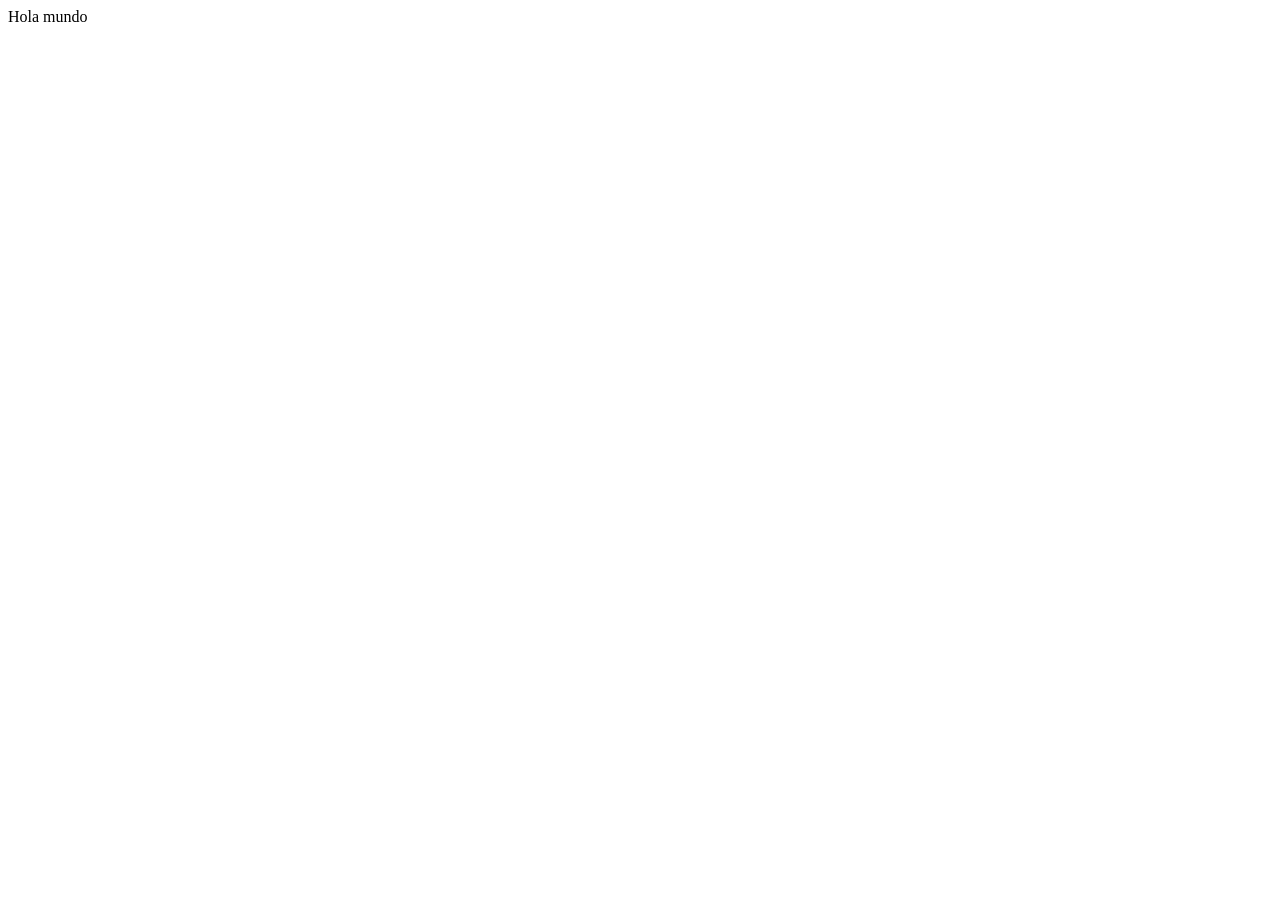
==== src/main/resources/templates/index.html @ 934bd867 "Commit donde se agregó Categorias" ====
<!DOCTYPE html>
<!--
Click nbfs://nbhost/SystemFileSystem/Templates/Licenses/license-default.txt to change this license
Click nbfs://nbhost/SystemFileSystem/Templates/Other/html.html to edit this template
-->
<html>
    <head>
        <title>RestoControl</title>
        <meta charset="UTF-8">
        <meta name="viewport" content="width=device-width, initial-scale=1.0">
    </head>
    <body>
        <div>Hola mundo</div>
    </body>
</html>
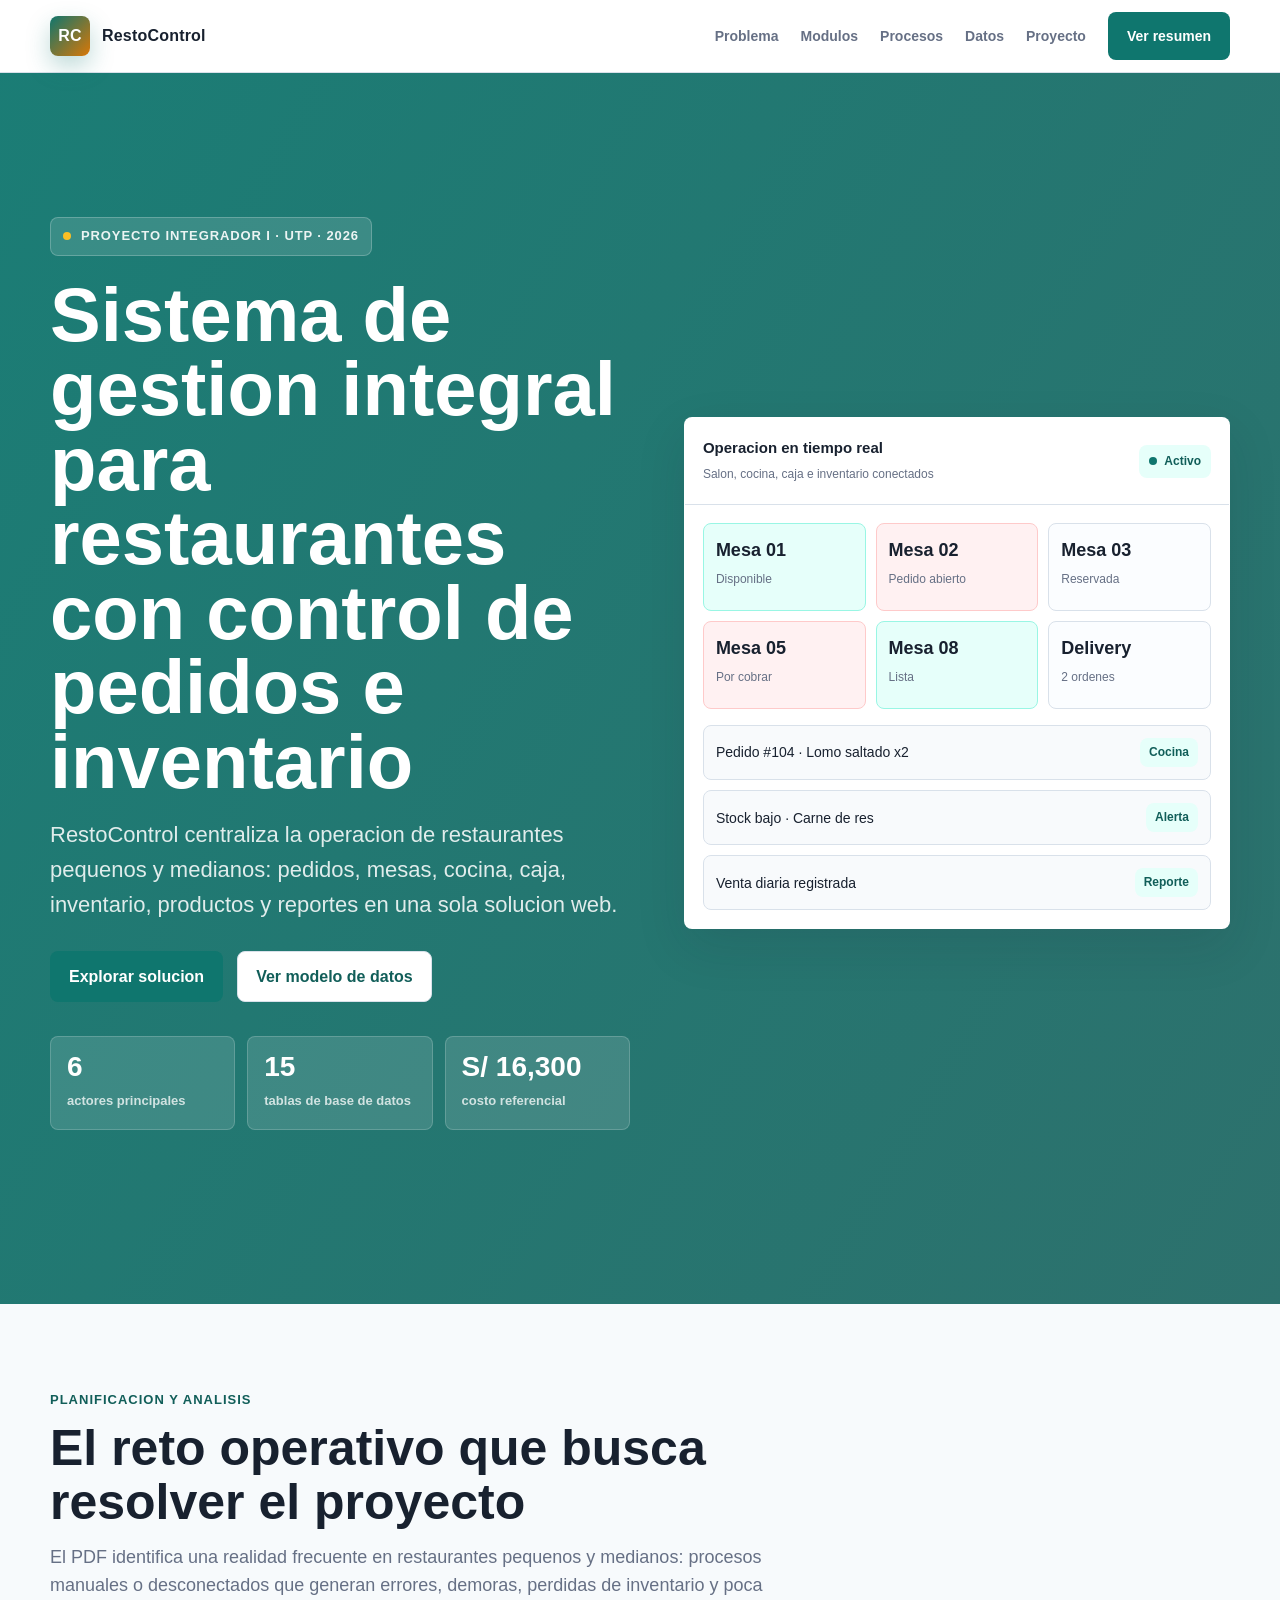
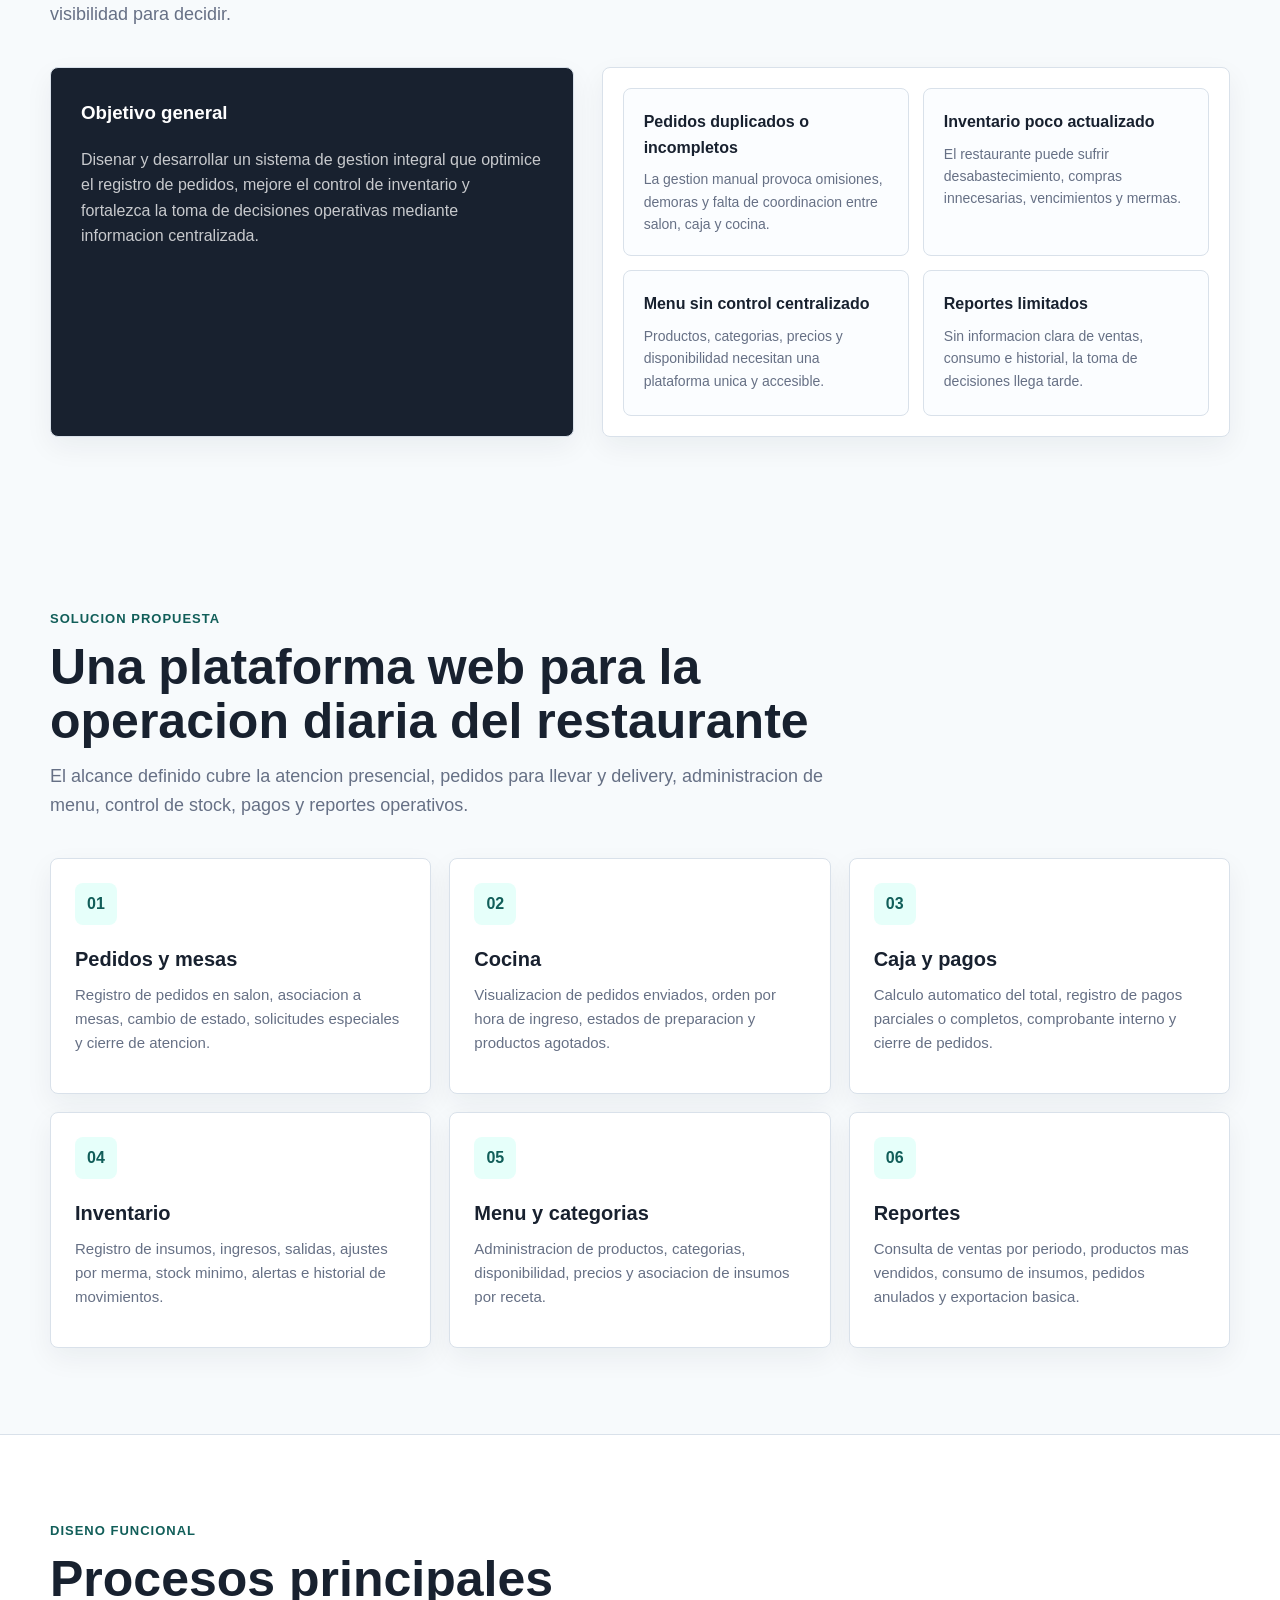
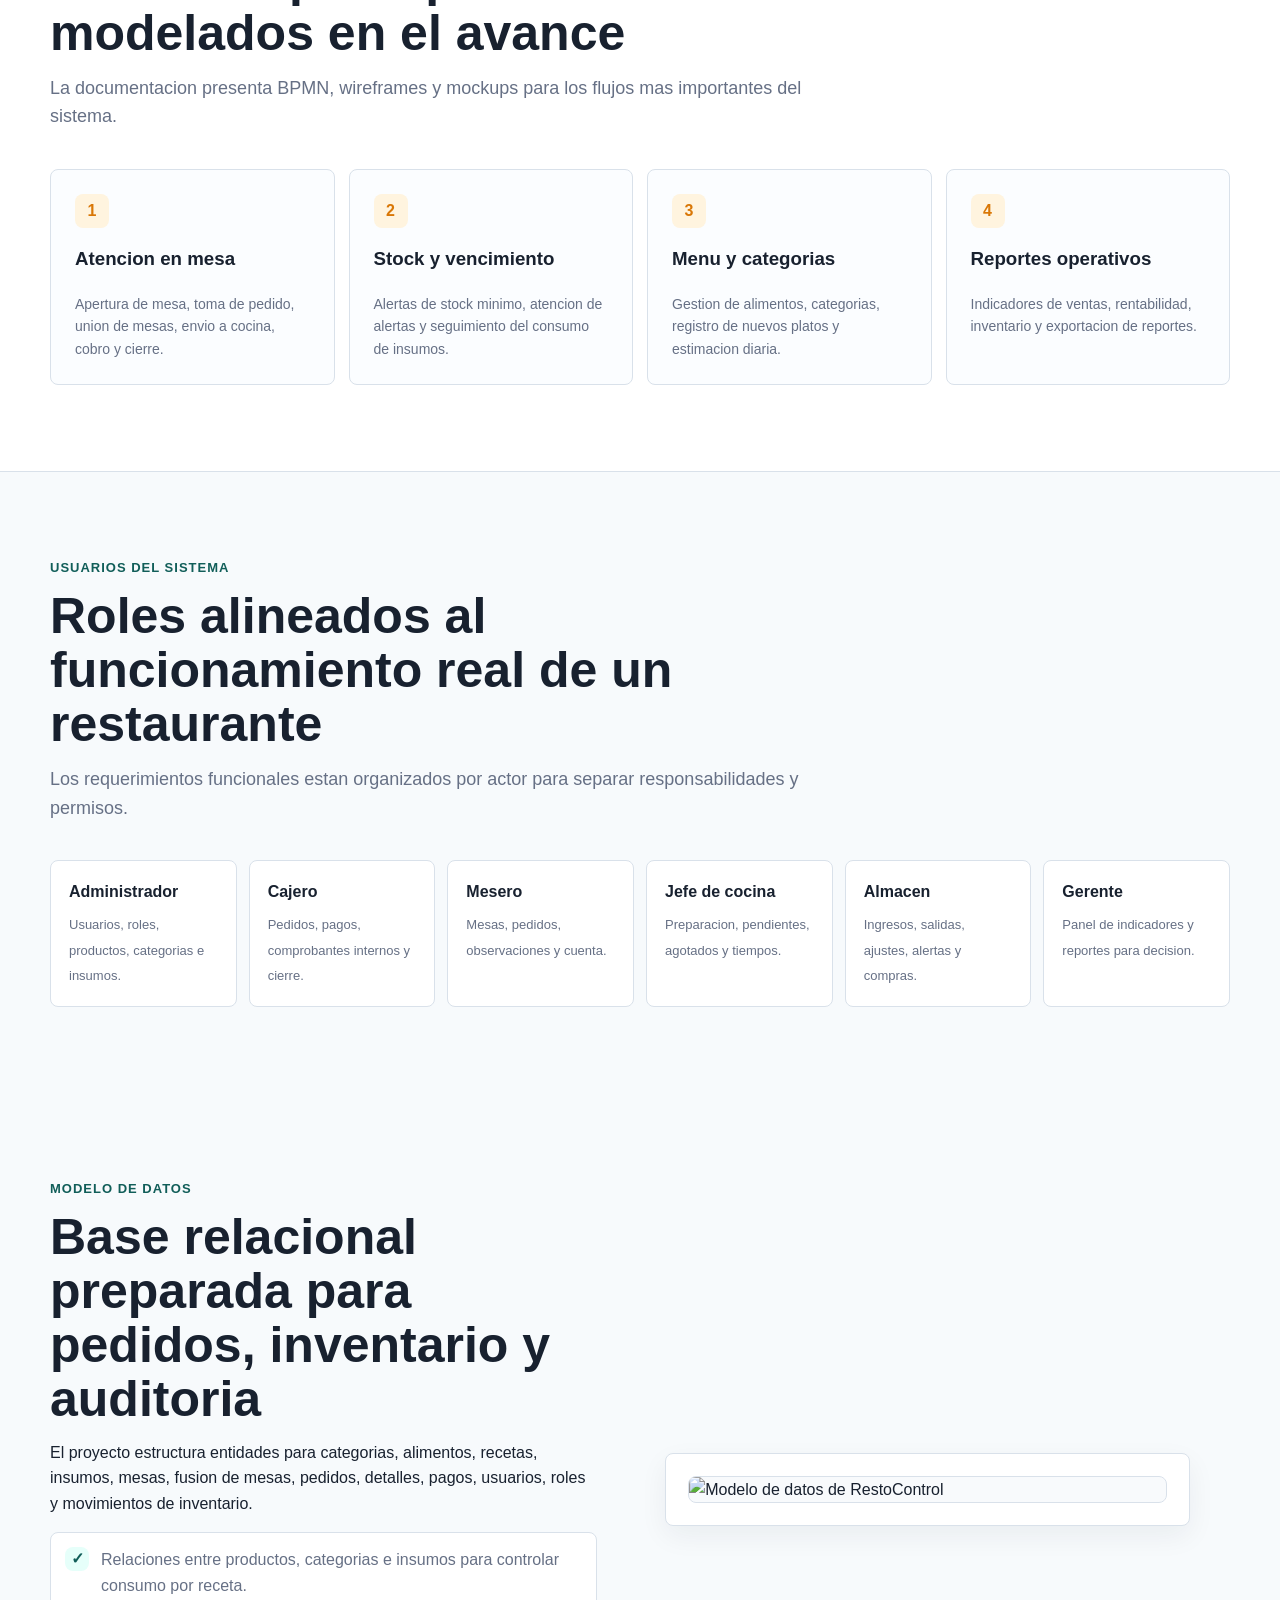
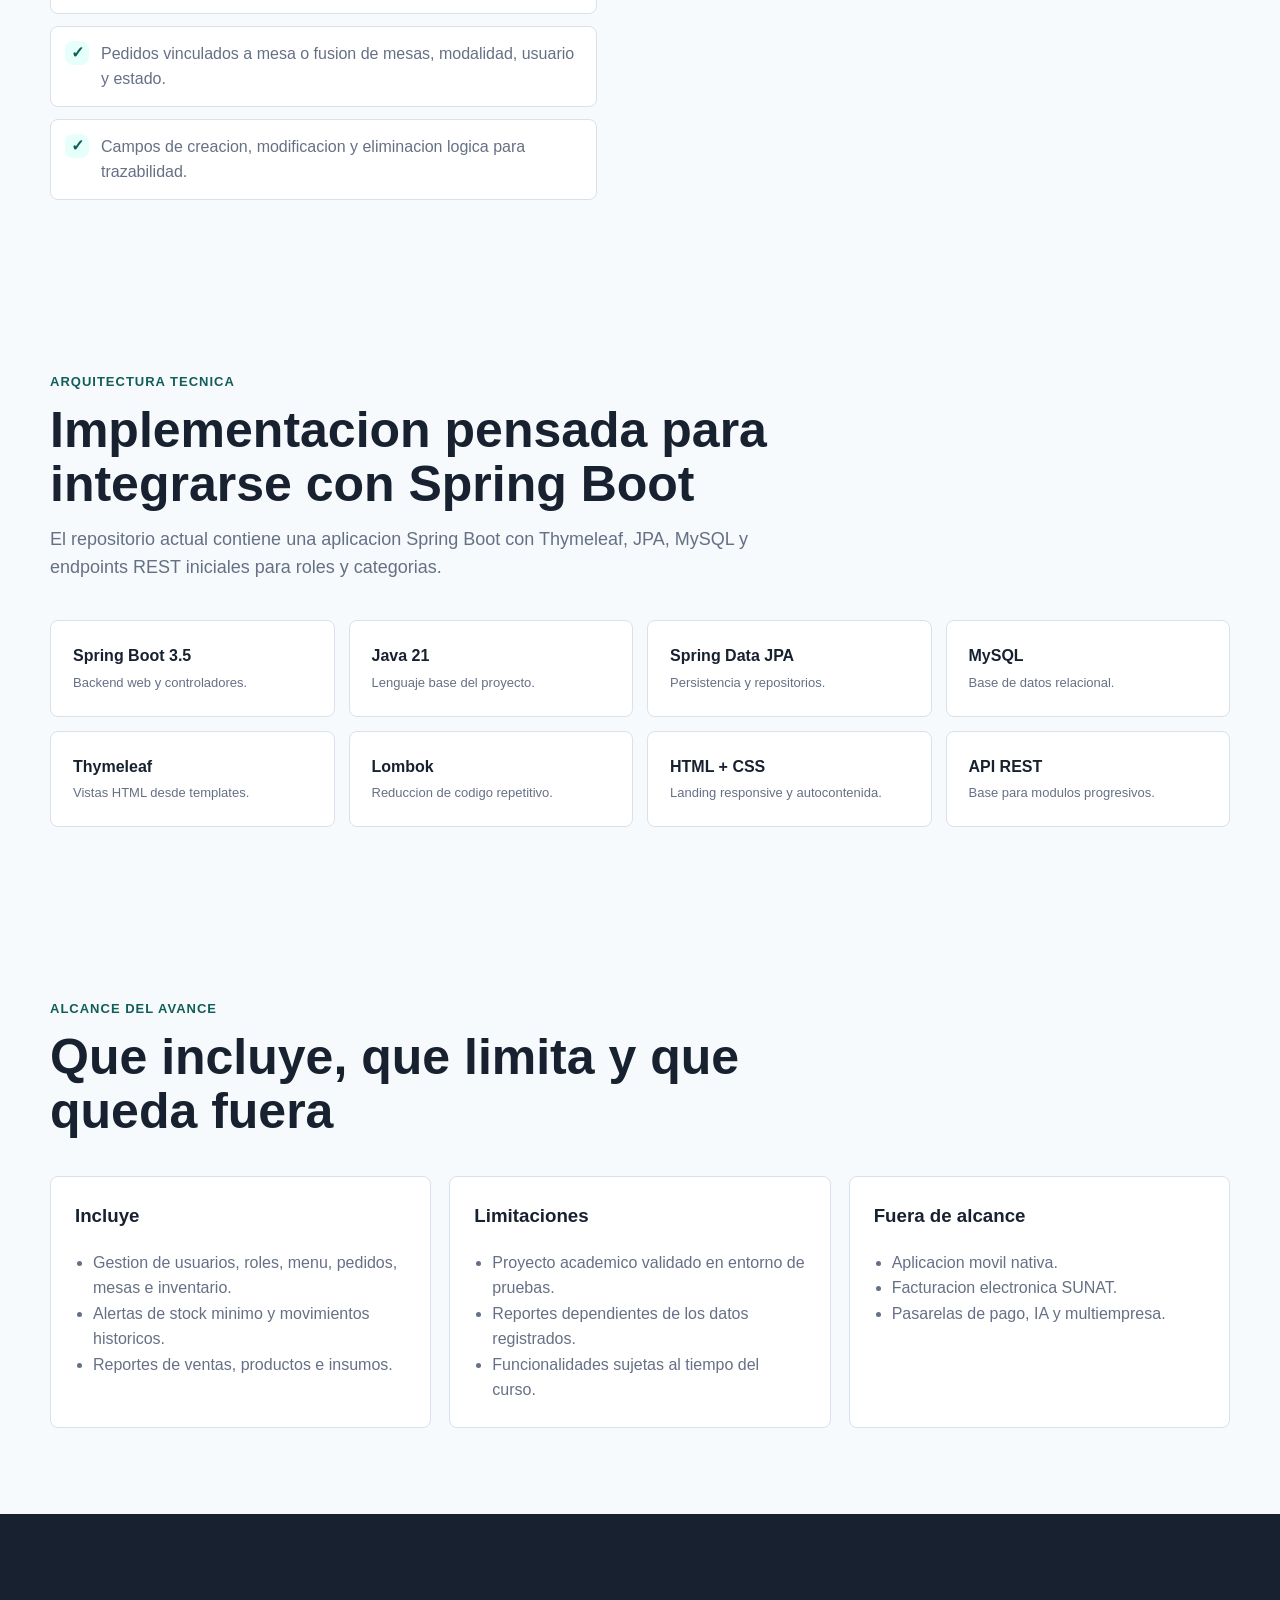
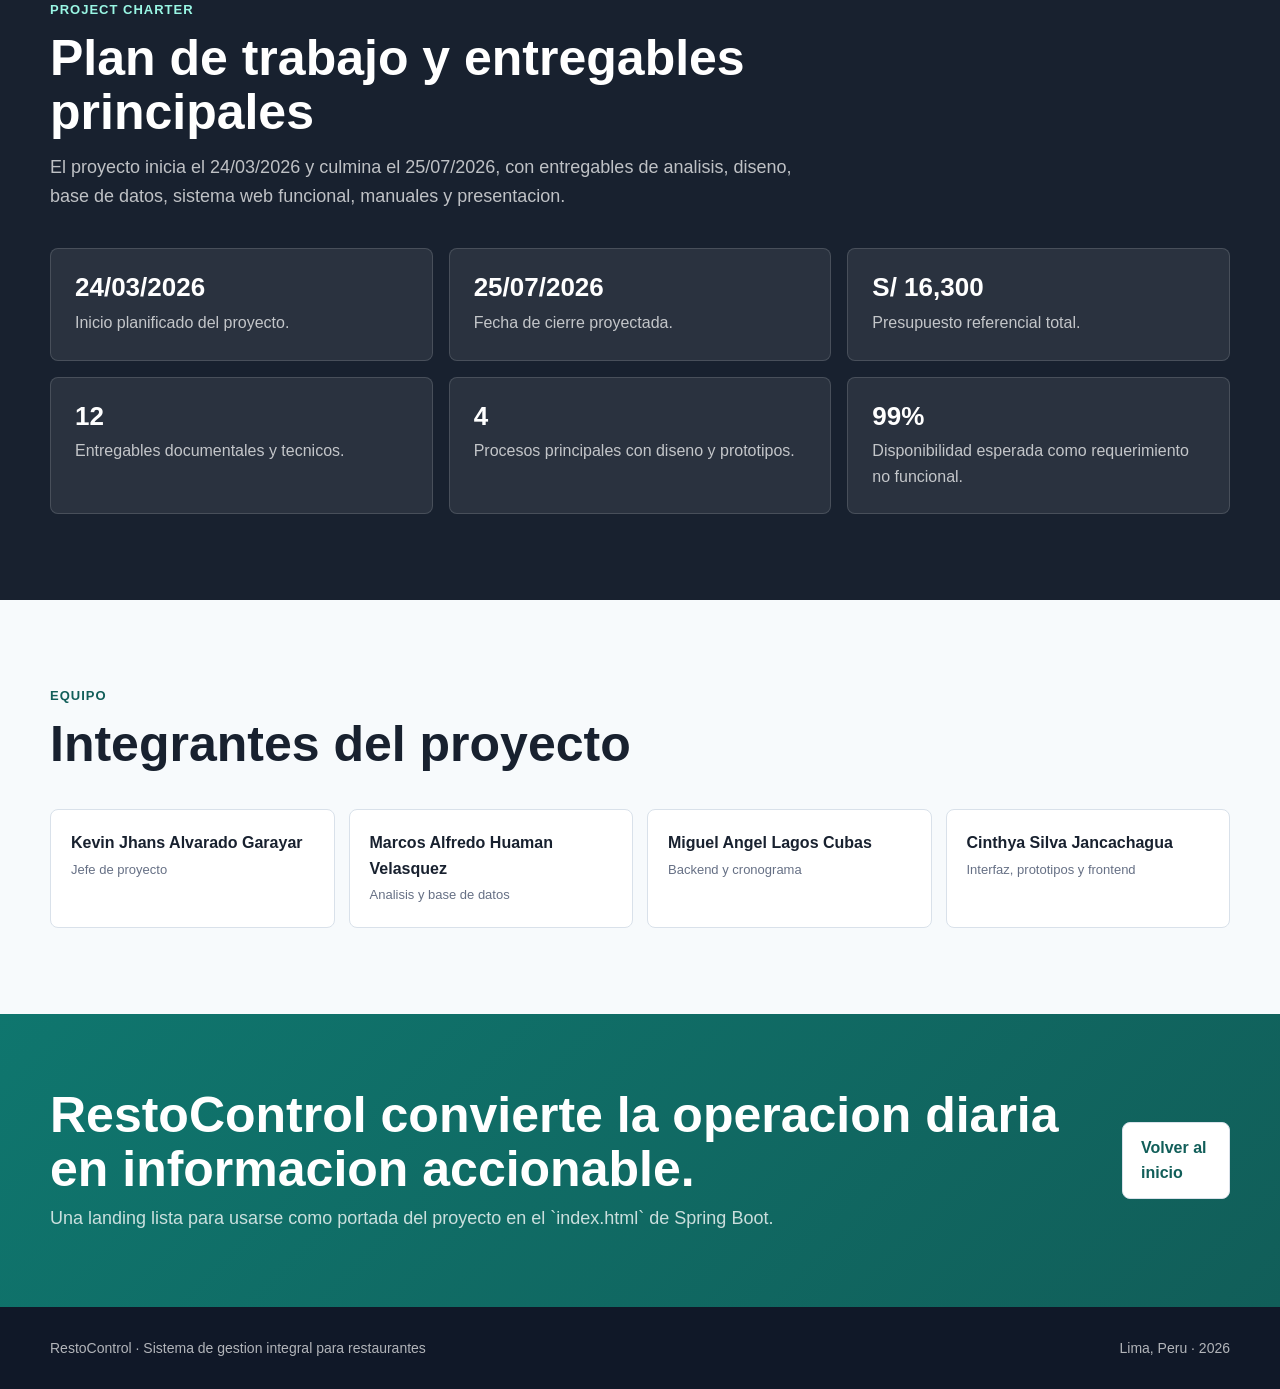
==== commit 69582d64: "Landing Page añadida en index.html" ====
--- a/src/main/resources/templates/index.html
+++ b/src/main/resources/templates/index.html
@@ -1,15 +1,1039 @@
-<!DOCTYPE html>
-<!--
-Click nbfs://nbhost/SystemFileSystem/Templates/Licenses/license-default.txt to change this license
-Click nbfs://nbhost/SystemFileSystem/Templates/Other/html.html to edit this template
--->
-<html>
-    <head>
-        <title>RestoControl</title>
-        <meta charset="UTF-8">
-        <meta name="viewport" content="width=device-width, initial-scale=1.0">
-    </head>
-    <body>
-        <div>Hola mundo</div>
-    </body>
+<!doctype html>
+<html lang="es">
+<head>
+  <meta charset="UTF-8" />
+  <meta name="viewport" content="width=device-width, initial-scale=1.0" />
+  <title>RestoControl | Sistema integral para restaurantes</title>
+  <style>
+    :root {
+      --ink: #18212f;
+      --muted: #667085;
+      --line: #d9e1ea;
+      --paper: #f7fafc;
+      --white: #ffffff;
+      --brand: #0f766e;
+      --brand-dark: #115e59;
+      --accent: #d97706;
+      --accent-soft: #fff4df;
+      --teal-soft: #e6fffa;
+      --danger-soft: #fff1f2;
+      --shadow: 0 18px 50px rgba(24, 33, 47, .12);
+    }
+
+    * { box-sizing: border-box; }
+
+    html { scroll-behavior: smooth; }
+
+    body {
+      margin: 0;
+      font-family: Inter, "Segoe UI", Roboto, Arial, sans-serif;
+      color: var(--ink);
+      background: var(--paper);
+      line-height: 1.6;
+    }
+
+    a { color: inherit; text-decoration: none; }
+    img { max-width: 100%; display: block; }
+
+    .container {
+      width: min(1180px, calc(100% - 40px));
+      margin: 0 auto;
+    }
+
+    .topbar {
+      position: sticky;
+      top: 0;
+      z-index: 20;
+      background: rgba(255, 255, 255, .92);
+      border-bottom: 1px solid var(--line);
+      backdrop-filter: blur(16px);
+    }
+
+    .nav {
+      min-height: 72px;
+      display: flex;
+      align-items: center;
+      justify-content: space-between;
+      gap: 24px;
+    }
+
+    .brand {
+      display: inline-flex;
+      align-items: center;
+      gap: 12px;
+      font-weight: 800;
+      letter-spacing: .2px;
+    }
+
+    .brand-mark {
+      width: 40px;
+      height: 40px;
+      display: grid;
+      place-items: center;
+      border-radius: 8px;
+      color: var(--white);
+      background: linear-gradient(135deg, var(--brand), var(--accent));
+      box-shadow: 0 10px 24px rgba(15, 118, 110, .28);
+    }
+
+    .nav-links {
+      display: flex;
+      align-items: center;
+      gap: 22px;
+      color: var(--muted);
+      font-size: 14px;
+      font-weight: 650;
+    }
+
+    .nav-links a:hover { color: var(--brand-dark); }
+
+    .button {
+      display: inline-flex;
+      align-items: center;
+      justify-content: center;
+      gap: 10px;
+      min-height: 44px;
+      padding: 12px 18px;
+      border-radius: 8px;
+      border: 1px solid transparent;
+      font-weight: 750;
+      cursor: pointer;
+      transition: transform .2s ease, box-shadow .2s ease, background .2s ease;
+    }
+
+    .button:hover {
+      transform: translateY(-1px);
+      box-shadow: 0 12px 26px rgba(24, 33, 47, .15);
+    }
+
+    .button-primary {
+      background: var(--brand);
+      color: var(--white);
+    }
+
+    .button-secondary {
+      background: var(--white);
+      color: var(--brand-dark);
+      border-color: var(--line);
+    }
+
+    .hero {
+      position: relative;
+      overflow: hidden;
+      background:
+        linear-gradient(120deg, rgba(15, 118, 110, .95), rgba(17, 94, 89, .88)),
+        url("https://images.unsplash.com/photo-1552566626-52f8b828add9?auto=format&fit=crop&w=1800&q=80") center/cover;
+      color: var(--white);
+    }
+
+    .hero .container {
+      min-height: 690px;
+      display: grid;
+      grid-template-columns: minmax(0, 1.03fr) minmax(340px, .97fr);
+      gap: 54px;
+      align-items: center;
+      padding: 58px 0 88px;
+    }
+
+    .eyebrow {
+      display: inline-flex;
+      align-items: center;
+      gap: 10px;
+      padding: 8px 12px;
+      border-radius: 8px;
+      background: rgba(255, 255, 255, .13);
+      color: rgba(255, 255, 255, .9);
+      border: 1px solid rgba(255, 255, 255, .22);
+      font-size: 13px;
+      font-weight: 750;
+      text-transform: uppercase;
+      letter-spacing: .9px;
+    }
+
+    .eyebrow::before {
+      content: "";
+      width: 8px;
+      height: 8px;
+      border-radius: 50%;
+      background: #fbbf24;
+    }
+
+    h1, h2, h3, p { margin-top: 0; }
+
+    h1 {
+      max-width: 760px;
+      margin: 22px 0 18px;
+      font-size: clamp(42px, 6vw, 76px);
+      line-height: .98;
+      letter-spacing: 0;
+    }
+
+    .hero-copy {
+      max-width: 680px;
+      color: rgba(255, 255, 255, .86);
+      font-size: clamp(18px, 2vw, 22px);
+      margin-bottom: 28px;
+    }
+
+    .hero-actions {
+      display: flex;
+      flex-wrap: wrap;
+      gap: 14px;
+      margin-bottom: 34px;
+    }
+
+    .hero-metrics {
+      display: grid;
+      grid-template-columns: repeat(3, minmax(0, 1fr));
+      gap: 12px;
+      max-width: 650px;
+    }
+
+    .metric {
+      padding: 16px;
+      border-radius: 8px;
+      background: rgba(255, 255, 255, .13);
+      border: 1px solid rgba(255, 255, 255, .18);
+    }
+
+    .metric strong {
+      display: block;
+      font-size: 28px;
+      line-height: 1;
+      margin-bottom: 6px;
+    }
+
+    .metric span {
+      color: rgba(255, 255, 255, .76);
+      font-size: 13px;
+      font-weight: 650;
+    }
+
+    .dashboard {
+      border-radius: 8px;
+      overflow: hidden;
+      background: var(--white);
+      color: var(--ink);
+      box-shadow: var(--shadow);
+      border: 1px solid rgba(255, 255, 255, .28);
+    }
+
+    .dash-header {
+      display: flex;
+      align-items: center;
+      justify-content: space-between;
+      gap: 16px;
+      padding: 18px;
+      border-bottom: 1px solid var(--line);
+    }
+
+    .dash-title strong { display: block; font-size: 15px; }
+    .dash-title span { color: var(--muted); font-size: 12px; }
+
+    .status {
+      display: inline-flex;
+      align-items: center;
+      gap: 7px;
+      padding: 7px 10px;
+      border-radius: 8px;
+      background: var(--teal-soft);
+      color: var(--brand-dark);
+      font-size: 12px;
+      font-weight: 800;
+    }
+
+    .status::before {
+      content: "";
+      width: 8px;
+      height: 8px;
+      border-radius: 50%;
+      background: var(--brand);
+    }
+
+    .dash-body { padding: 18px; }
+
+    .table-grid {
+      display: grid;
+      grid-template-columns: repeat(3, 1fr);
+      gap: 10px;
+      margin-bottom: 16px;
+    }
+
+    .table-tile {
+      min-height: 88px;
+      padding: 12px;
+      border-radius: 8px;
+      border: 1px solid var(--line);
+      background: #fbfdff;
+    }
+
+    .table-tile strong { display: block; font-size: 18px; }
+    .table-tile span { color: var(--muted); font-size: 12px; }
+    .table-tile.busy { border-color: #fecaca; background: var(--danger-soft); }
+    .table-tile.ready { border-color: #99f6e4; background: var(--teal-soft); }
+
+    .order-list {
+      display: grid;
+      gap: 10px;
+    }
+
+    .order-row {
+      display: flex;
+      align-items: center;
+      justify-content: space-between;
+      gap: 14px;
+      padding: 12px;
+      border-radius: 8px;
+      background: #f8fafc;
+      border: 1px solid var(--line);
+      font-size: 14px;
+    }
+
+    .pill {
+      display: inline-flex;
+      align-items: center;
+      justify-content: center;
+      padding: 5px 9px;
+      border-radius: 8px;
+      color: var(--brand-dark);
+      background: var(--teal-soft);
+      font-size: 12px;
+      font-weight: 800;
+      white-space: nowrap;
+    }
+
+    section { padding: 86px 0; }
+
+    .section-head {
+      max-width: 780px;
+      margin-bottom: 38px;
+    }
+
+    .section-kicker {
+      margin-bottom: 10px;
+      color: var(--brand-dark);
+      font-size: 13px;
+      font-weight: 850;
+      letter-spacing: 1px;
+      text-transform: uppercase;
+    }
+
+    h2 {
+      margin-bottom: 14px;
+      font-size: clamp(32px, 4vw, 50px);
+      line-height: 1.08;
+      letter-spacing: 0;
+    }
+
+    .section-head p {
+      color: var(--muted);
+      font-size: 18px;
+    }
+
+    .problem-grid {
+      display: grid;
+      grid-template-columns: 1fr 1.2fr;
+      gap: 28px;
+      align-items: stretch;
+    }
+
+    .panel {
+      border-radius: 8px;
+      background: var(--white);
+      border: 1px solid var(--line);
+      box-shadow: 0 10px 28px rgba(24, 33, 47, .06);
+    }
+
+    .problem-card {
+      padding: 30px;
+      background: var(--ink);
+      color: var(--white);
+    }
+
+    .problem-card p { color: rgba(255, 255, 255, .76); }
+
+    .pain-list {
+      display: grid;
+      grid-template-columns: repeat(2, minmax(0, 1fr));
+      gap: 14px;
+      padding: 20px;
+    }
+
+    .pain {
+      min-height: 146px;
+      padding: 20px;
+      border-radius: 8px;
+      background: #fbfdff;
+      border: 1px solid var(--line);
+    }
+
+    .pain b { display: block; margin-bottom: 8px; }
+    .pain p { color: var(--muted); margin-bottom: 0; font-size: 14px; }
+
+    .module-grid {
+      display: grid;
+      grid-template-columns: repeat(3, minmax(0, 1fr));
+      gap: 18px;
+    }
+
+    .module {
+      padding: 24px;
+      min-height: 236px;
+      border-radius: 8px;
+      background: var(--white);
+      border: 1px solid var(--line);
+      box-shadow: 0 10px 28px rgba(24, 33, 47, .06);
+    }
+
+    .module-icon {
+      width: 42px;
+      height: 42px;
+      display: grid;
+      place-items: center;
+      border-radius: 8px;
+      background: var(--teal-soft);
+      color: var(--brand-dark);
+      font-weight: 900;
+      margin-bottom: 18px;
+    }
+
+    .module h3 { margin-bottom: 8px; font-size: 20px; }
+    .module p { color: var(--muted); margin-bottom: 0; font-size: 15px; }
+
+    .workflow {
+      background: var(--white);
+      border-top: 1px solid var(--line);
+      border-bottom: 1px solid var(--line);
+    }
+
+    .steps {
+      display: grid;
+      grid-template-columns: repeat(4, minmax(0, 1fr));
+      gap: 14px;
+    }
+
+    .step {
+      position: relative;
+      padding: 24px;
+      border-radius: 8px;
+      background: #fbfdff;
+      border: 1px solid var(--line);
+    }
+
+    .step-number {
+      width: 34px;
+      height: 34px;
+      display: grid;
+      place-items: center;
+      border-radius: 8px;
+      background: var(--accent-soft);
+      color: var(--accent);
+      font-weight: 900;
+      margin-bottom: 16px;
+    }
+
+    .step p { color: var(--muted); margin-bottom: 0; font-size: 14px; }
+
+    .roles {
+      display: grid;
+      grid-template-columns: repeat(6, minmax(0, 1fr));
+      gap: 12px;
+    }
+
+    .role {
+      min-height: 118px;
+      padding: 18px;
+      border-radius: 8px;
+      background: var(--white);
+      border: 1px solid var(--line);
+    }
+
+    .role strong { display: block; margin-bottom: 6px; }
+    .role span { color: var(--muted); font-size: 13px; }
+
+    .split {
+      display: grid;
+      grid-template-columns: .95fr 1.05fr;
+      gap: 28px;
+      align-items: center;
+    }
+
+    .data-card {
+      padding: 22px;
+      overflow: hidden;
+    }
+
+    .data-card img {
+      width: 100%;
+      max-height: 560px;
+      object-fit: contain;
+      border-radius: 8px;
+      background: #f8fafc;
+      border: 1px solid var(--line);
+    }
+
+    .feature-list {
+      display: grid;
+      gap: 12px;
+      margin: 0;
+      padding: 0;
+      list-style: none;
+    }
+
+    .feature-list li {
+      display: flex;
+      gap: 12px;
+      padding: 14px;
+      border-radius: 8px;
+      background: var(--white);
+      border: 1px solid var(--line);
+      color: var(--muted);
+    }
+
+    .check {
+      flex: 0 0 auto;
+      width: 24px;
+      height: 24px;
+      display: grid;
+      place-items: center;
+      border-radius: 8px;
+      background: var(--teal-soft);
+      color: var(--brand-dark);
+      font-weight: 900;
+      line-height: 1;
+    }
+
+    .tech-grid {
+      display: grid;
+      grid-template-columns: repeat(4, minmax(0, 1fr));
+      gap: 14px;
+    }
+
+    .tech {
+      padding: 22px;
+      border-radius: 8px;
+      background: var(--white);
+      border: 1px solid var(--line);
+    }
+
+    .tech span {
+      display: block;
+      color: var(--muted);
+      font-size: 13px;
+      margin-top: 4px;
+    }
+
+    .scope-grid {
+      display: grid;
+      grid-template-columns: repeat(3, minmax(0, 1fr));
+      gap: 18px;
+    }
+
+    .scope-card {
+      padding: 24px;
+      border-radius: 8px;
+      border: 1px solid var(--line);
+      background: var(--white);
+    }
+
+    .scope-card ul {
+      padding-left: 18px;
+      margin: 12px 0 0;
+      color: var(--muted);
+    }
+
+    .project {
+      background: var(--ink);
+      color: var(--white);
+    }
+
+    .project .section-kicker { color: #99f6e4; }
+    .project .section-head p { color: rgba(255, 255, 255, .72); }
+
+    .project-grid {
+      display: grid;
+      grid-template-columns: repeat(3, minmax(0, 1fr));
+      gap: 16px;
+    }
+
+    .project-item {
+      padding: 24px;
+      border-radius: 8px;
+      background: rgba(255, 255, 255, .08);
+      border: 1px solid rgba(255, 255, 255, .14);
+    }
+
+    .project-item strong {
+      display: block;
+      font-size: 26px;
+      line-height: 1.1;
+      margin-bottom: 8px;
+    }
+
+    .project-item span { color: rgba(255, 255, 255, .72); }
+
+    .team-grid {
+      display: grid;
+      grid-template-columns: repeat(4, minmax(0, 1fr));
+      gap: 14px;
+    }
+
+    .member {
+      padding: 20px;
+      border-radius: 8px;
+      background: var(--white);
+      border: 1px solid var(--line);
+    }
+
+    .member strong { display: block; }
+    .member span { color: var(--muted); font-size: 13px; }
+
+    .cta {
+      padding: 74px 0;
+      background: linear-gradient(135deg, var(--brand), var(--brand-dark));
+      color: var(--white);
+    }
+
+    .cta-box {
+      display: flex;
+      align-items: center;
+      justify-content: space-between;
+      gap: 28px;
+    }
+
+    .cta h2 { margin-bottom: 8px; }
+    .cta p { margin-bottom: 0; color: rgba(255, 255, 255, .78); font-size: 18px; }
+
+    footer {
+      padding: 30px 0;
+      background: #101828;
+      color: rgba(255, 255, 255, .68);
+      font-size: 14px;
+    }
+
+    .footer-row {
+      display: flex;
+      justify-content: space-between;
+      gap: 20px;
+      flex-wrap: wrap;
+    }
+
+    .menu-button {
+      display: none;
+      width: 44px;
+      height: 44px;
+      border-radius: 8px;
+      border: 1px solid var(--line);
+      background: var(--white);
+      color: var(--ink);
+      font-size: 22px;
+      cursor: pointer;
+    }
+
+    @media (max-width: 980px) {
+      .hero .container,
+      .problem-grid,
+      .split {
+        grid-template-columns: 1fr;
+      }
+
+      .hero .container { min-height: auto; }
+      .module-grid, .steps, .scope-grid, .project-grid { grid-template-columns: repeat(2, minmax(0, 1fr)); }
+      .roles, .tech-grid, .team-grid { grid-template-columns: repeat(3, minmax(0, 1fr)); }
+    }
+
+    @media (max-width: 760px) {
+      .container { width: min(100% - 28px, 1180px); }
+      .menu-button { display: inline-grid; place-items: center; }
+      .nav-links {
+        position: absolute;
+        top: 72px;
+        left: 0;
+        right: 0;
+        display: none;
+        flex-direction: column;
+        align-items: flex-start;
+        padding: 18px 20px 22px;
+        background: var(--white);
+        border-bottom: 1px solid var(--line);
+      }
+      .nav-links.open { display: flex; }
+      .nav-links .button { width: 100%; }
+      .hero .container { padding-top: 48px; }
+      .hero-metrics, .pain-list, .module-grid, .steps, .roles, .tech-grid, .scope-grid, .project-grid, .team-grid {
+        grid-template-columns: 1fr;
+      }
+      .cta-box { align-items: flex-start; flex-direction: column; }
+      section { padding: 66px 0; }
+      .table-grid { grid-template-columns: repeat(2, 1fr); }
+    }
+  </style>
+</head>
+<body>
+  <header class="topbar">
+    <div class="container nav">
+      <a class="brand" href="#inicio" aria-label="Inicio de RestoControl">
+        <span class="brand-mark">RC</span>
+        <span>RestoControl</span>
+      </a>
+      <button class="menu-button" type="button" aria-label="Abrir menu" id="menuButton">☰</button>
+      <nav class="nav-links" id="navLinks" aria-label="Navegacion principal">
+        <a href="#problema">Problema</a>
+        <a href="#modulos">Modulos</a>
+        <a href="#procesos">Procesos</a>
+        <a href="#datos">Datos</a>
+        <a href="#proyecto">Proyecto</a>
+        <a class="button button-primary" href="#presentacion">Ver resumen</a>
+      </nav>
+    </div>
+  </header>
+
+  <main id="inicio">
+    <section class="hero">
+      <div class="container">
+        <div>
+          <span class="eyebrow">Proyecto Integrador I · UTP · 2026</span>
+          <h1>Sistema de gestion integral para restaurantes con control de pedidos e inventario</h1>
+          <p class="hero-copy">
+            RestoControl centraliza la operacion de restaurantes pequenos y medianos:
+            pedidos, mesas, cocina, caja, inventario, productos y reportes en una sola
+            solucion web.
+          </p>
+          <div class="hero-actions">
+            <a class="button button-primary" href="#modulos">Explorar solucion</a>
+            <a class="button button-secondary" href="#datos">Ver modelo de datos</a>
+          </div>
+          <div class="hero-metrics" aria-label="Indicadores del proyecto">
+            <div class="metric">
+              <strong>6</strong>
+              <span>actores principales</span>
+            </div>
+            <div class="metric">
+              <strong>15</strong>
+              <span>tablas de base de datos</span>
+            </div>
+            <div class="metric">
+              <strong>S/ 16,300</strong>
+              <span>costo referencial</span>
+            </div>
+          </div>
+        </div>
+
+        <aside class="dashboard" aria-label="Vista conceptual del sistema">
+          <div class="dash-header">
+            <div class="dash-title">
+              <strong>Operacion en tiempo real</strong>
+              <span>Salon, cocina, caja e inventario conectados</span>
+            </div>
+            <span class="status">Activo</span>
+          </div>
+          <div class="dash-body">
+            <div class="table-grid">
+              <div class="table-tile ready"><strong>Mesa 01</strong><span>Disponible</span></div>
+              <div class="table-tile busy"><strong>Mesa 02</strong><span>Pedido abierto</span></div>
+              <div class="table-tile"><strong>Mesa 03</strong><span>Reservada</span></div>
+              <div class="table-tile busy"><strong>Mesa 05</strong><span>Por cobrar</span></div>
+              <div class="table-tile ready"><strong>Mesa 08</strong><span>Lista</span></div>
+              <div class="table-tile"><strong>Delivery</strong><span>2 ordenes</span></div>
+            </div>
+            <div class="order-list">
+              <div class="order-row"><span>Pedido #104 · Lomo saltado x2</span><span class="pill">Cocina</span></div>
+              <div class="order-row"><span>Stock bajo · Carne de res</span><span class="pill">Alerta</span></div>
+              <div class="order-row"><span>Venta diaria registrada</span><span class="pill">Reporte</span></div>
+            </div>
+          </div>
+        </aside>
+      </div>
+    </section>
+
+    <section id="problema">
+      <div class="container">
+        <div class="section-head">
+          <div class="section-kicker">Planificacion y analisis</div>
+          <h2>El reto operativo que busca resolver el proyecto</h2>
+          <p>
+            El PDF identifica una realidad frecuente en restaurantes pequenos y medianos:
+            procesos manuales o desconectados que generan errores, demoras, perdidas de
+            inventario y poca visibilidad para decidir.
+          </p>
+        </div>
+        <div class="problem-grid">
+          <article class="panel problem-card">
+            <h3>Objetivo general</h3>
+            <p>
+              Disenar y desarrollar un sistema de gestion integral que optimice el registro
+              de pedidos, mejore el control de inventario y fortalezca la toma de decisiones
+              operativas mediante informacion centralizada.
+            </p>
+          </article>
+          <div class="panel pain-list">
+            <div class="pain">
+              <b>Pedidos duplicados o incompletos</b>
+              <p>La gestion manual provoca omisiones, demoras y falta de coordinacion entre salon, caja y cocina.</p>
+            </div>
+            <div class="pain">
+              <b>Inventario poco actualizado</b>
+              <p>El restaurante puede sufrir desabastecimiento, compras innecesarias, vencimientos y mermas.</p>
+            </div>
+            <div class="pain">
+              <b>Menu sin control centralizado</b>
+              <p>Productos, categorias, precios y disponibilidad necesitan una plataforma unica y accesible.</p>
+            </div>
+            <div class="pain">
+              <b>Reportes limitados</b>
+              <p>Sin informacion clara de ventas, consumo e historial, la toma de decisiones llega tarde.</p>
+            </div>
+          </div>
+        </div>
+      </div>
+    </section>
+
+    <section id="modulos">
+      <div class="container">
+        <div class="section-head">
+          <div class="section-kicker">Solucion propuesta</div>
+          <h2>Una plataforma web para la operacion diaria del restaurante</h2>
+          <p>
+            El alcance definido cubre la atencion presencial, pedidos para llevar y delivery,
+            administracion de menu, control de stock, pagos y reportes operativos.
+          </p>
+        </div>
+        <div class="module-grid">
+          <article class="module">
+            <div class="module-icon">01</div>
+            <h3>Pedidos y mesas</h3>
+            <p>Registro de pedidos en salon, asociacion a mesas, cambio de estado, solicitudes especiales y cierre de atencion.</p>
+          </article>
+          <article class="module">
+            <div class="module-icon">02</div>
+            <h3>Cocina</h3>
+            <p>Visualizacion de pedidos enviados, orden por hora de ingreso, estados de preparacion y productos agotados.</p>
+          </article>
+          <article class="module">
+            <div class="module-icon">03</div>
+            <h3>Caja y pagos</h3>
+            <p>Calculo automatico del total, registro de pagos parciales o completos, comprobante interno y cierre de pedidos.</p>
+          </article>
+          <article class="module">
+            <div class="module-icon">04</div>
+            <h3>Inventario</h3>
+            <p>Registro de insumos, ingresos, salidas, ajustes por merma, stock minimo, alertas e historial de movimientos.</p>
+          </article>
+          <article class="module">
+            <div class="module-icon">05</div>
+            <h3>Menu y categorias</h3>
+            <p>Administracion de productos, categorias, disponibilidad, precios y asociacion de insumos por receta.</p>
+          </article>
+          <article class="module">
+            <div class="module-icon">06</div>
+            <h3>Reportes</h3>
+            <p>Consulta de ventas por periodo, productos mas vendidos, consumo de insumos, pedidos anulados y exportacion basica.</p>
+          </article>
+        </div>
+      </div>
+    </section>
+
+    <section id="procesos" class="workflow">
+      <div class="container">
+        <div class="section-head">
+          <div class="section-kicker">Diseno funcional</div>
+          <h2>Procesos principales modelados en el avance</h2>
+          <p>
+            La documentacion presenta BPMN, wireframes y mockups para los flujos mas
+            importantes del sistema.
+          </p>
+        </div>
+        <div class="steps">
+          <article class="step">
+            <div class="step-number">1</div>
+            <h3>Atencion en mesa</h3>
+            <p>Apertura de mesa, toma de pedido, union de mesas, envio a cocina, cobro y cierre.</p>
+          </article>
+          <article class="step">
+            <div class="step-number">2</div>
+            <h3>Stock y vencimiento</h3>
+            <p>Alertas de stock minimo, atencion de alertas y seguimiento del consumo de insumos.</p>
+          </article>
+          <article class="step">
+            <div class="step-number">3</div>
+            <h3>Menu y categorias</h3>
+            <p>Gestion de alimentos, categorias, registro de nuevos platos y estimacion diaria.</p>
+          </article>
+          <article class="step">
+            <div class="step-number">4</div>
+            <h3>Reportes operativos</h3>
+            <p>Indicadores de ventas, rentabilidad, inventario y exportacion de reportes.</p>
+          </article>
+        </div>
+      </div>
+    </section>
+
+    <section>
+      <div class="container">
+        <div class="section-head">
+          <div class="section-kicker">Usuarios del sistema</div>
+          <h2>Roles alineados al funcionamiento real de un restaurante</h2>
+          <p>
+            Los requerimientos funcionales estan organizados por actor para separar
+            responsabilidades y permisos.
+          </p>
+        </div>
+        <div class="roles">
+          <div class="role"><strong>Administrador</strong><span>Usuarios, roles, productos, categorias e insumos.</span></div>
+          <div class="role"><strong>Cajero</strong><span>Pedidos, pagos, comprobantes internos y cierre.</span></div>
+          <div class="role"><strong>Mesero</strong><span>Mesas, pedidos, observaciones y cuenta.</span></div>
+          <div class="role"><strong>Jefe de cocina</strong><span>Preparacion, pendientes, agotados y tiempos.</span></div>
+          <div class="role"><strong>Almacen</strong><span>Ingresos, salidas, ajustes, alertas y compras.</span></div>
+          <div class="role"><strong>Gerente</strong><span>Panel de indicadores y reportes para decision.</span></div>
+        </div>
+      </div>
+    </section>
+
+    <section id="datos">
+      <div class="container split">
+        <div>
+          <div class="section-kicker">Modelo de datos</div>
+          <h2>Base relacional preparada para pedidos, inventario y auditoria</h2>
+          <p>
+            El proyecto estructura entidades para categorias, alimentos, recetas, insumos,
+            mesas, fusion de mesas, pedidos, detalles, pagos, usuarios, roles y movimientos
+            de inventario.
+          </p>
+          <ul class="feature-list">
+            <li><span class="check">✓</span><span>Relaciones entre productos, categorias e insumos para controlar consumo por receta.</span></li>
+            <li><span class="check">✓</span><span>Pedidos vinculados a mesa o fusion de mesas, modalidad, usuario y estado.</span></li>
+            <li><span class="check">✓</span><span>Campos de creacion, modificacion y eliminacion logica para trazabilidad.</span></li>
+          </ul>
+        </div>
+        <figure class="panel data-card">
+          <img src="modelo.png" alt="Modelo de datos de RestoControl" />
+        </figure>
+      </div>
+    </section>
+
+    <section>
+      <div class="container">
+        <div class="section-head">
+          <div class="section-kicker">Arquitectura tecnica</div>
+          <h2>Implementacion pensada para integrarse con Spring Boot</h2>
+          <p>
+            El repositorio actual contiene una aplicacion Spring Boot con Thymeleaf, JPA,
+            MySQL y endpoints REST iniciales para roles y categorias.
+          </p>
+        </div>
+        <div class="tech-grid">
+          <div class="tech"><strong>Spring Boot 3.5</strong><span>Backend web y controladores.</span></div>
+          <div class="tech"><strong>Java 21</strong><span>Lenguaje base del proyecto.</span></div>
+          <div class="tech"><strong>Spring Data JPA</strong><span>Persistencia y repositorios.</span></div>
+          <div class="tech"><strong>MySQL</strong><span>Base de datos relacional.</span></div>
+          <div class="tech"><strong>Thymeleaf</strong><span>Vistas HTML desde templates.</span></div>
+          <div class="tech"><strong>Lombok</strong><span>Reduccion de codigo repetitivo.</span></div>
+          <div class="tech"><strong>HTML + CSS</strong><span>Landing responsive y autocontenida.</span></div>
+          <div class="tech"><strong>API REST</strong><span>Base para modulos progresivos.</span></div>
+        </div>
+      </div>
+    </section>
+
+    <section>
+      <div class="container">
+        <div class="section-head">
+          <div class="section-kicker">Alcance del avance</div>
+          <h2>Que incluye, que limita y que queda fuera</h2>
+        </div>
+        <div class="scope-grid">
+          <article class="scope-card">
+            <h3>Incluye</h3>
+            <ul>
+              <li>Gestion de usuarios, roles, menu, pedidos, mesas e inventario.</li>
+              <li>Alertas de stock minimo y movimientos historicos.</li>
+              <li>Reportes de ventas, productos e insumos.</li>
+            </ul>
+          </article>
+          <article class="scope-card">
+            <h3>Limitaciones</h3>
+            <ul>
+              <li>Proyecto academico validado en entorno de pruebas.</li>
+              <li>Reportes dependientes de los datos registrados.</li>
+              <li>Funcionalidades sujetas al tiempo del curso.</li>
+            </ul>
+          </article>
+          <article class="scope-card">
+            <h3>Fuera de alcance</h3>
+            <ul>
+              <li>Aplicacion movil nativa.</li>
+              <li>Facturacion electronica SUNAT.</li>
+              <li>Pasarelas de pago, IA y multiempresa.</li>
+            </ul>
+          </article>
+        </div>
+      </div>
+    </section>
+
+    <section id="proyecto" class="project">
+      <div class="container">
+        <div class="section-head">
+          <div class="section-kicker">Project Charter</div>
+          <h2>Plan de trabajo y entregables principales</h2>
+          <p>
+            El proyecto inicia el 24/03/2026 y culmina el 25/07/2026, con entregables de
+            analisis, diseno, base de datos, sistema web funcional, manuales y presentacion.
+          </p>
+        </div>
+        <div class="project-grid">
+          <div class="project-item"><strong>24/03/2026</strong><span>Inicio planificado del proyecto.</span></div>
+          <div class="project-item"><strong>25/07/2026</strong><span>Fecha de cierre proyectada.</span></div>
+          <div class="project-item"><strong>S/ 16,300</strong><span>Presupuesto referencial total.</span></div>
+          <div class="project-item"><strong>12</strong><span>Entregables documentales y tecnicos.</span></div>
+          <div class="project-item"><strong>4</strong><span>Procesos principales con diseno y prototipos.</span></div>
+          <div class="project-item"><strong>99%</strong><span>Disponibilidad esperada como requerimiento no funcional.</span></div>
+        </div>
+      </div>
+    </section>
+
+    <section>
+      <div class="container">
+        <div class="section-head">
+          <div class="section-kicker">Equipo</div>
+          <h2>Integrantes del proyecto</h2>
+        </div>
+        <div class="team-grid">
+          <div class="member"><strong>Kevin Jhans Alvarado Garayar</strong><span>Jefe de proyecto</span></div>
+          <div class="member"><strong>Marcos Alfredo Huaman Velasquez</strong><span>Analisis y base de datos</span></div>
+          <div class="member"><strong>Miguel Angel Lagos Cubas</strong><span>Backend y cronograma</span></div>
+          <div class="member"><strong>Cinthya Silva Jancachagua</strong><span>Interfaz, prototipos y frontend</span></div>
+        </div>
+      </div>
+    </section>
+
+    <section id="presentacion" class="cta">
+      <div class="container cta-box">
+        <div>
+          <h2>RestoControl convierte la operacion diaria en informacion accionable.</h2>
+          <p>Una landing lista para usarse como portada del proyecto en el `index.html` de Spring Boot.</p>
+        </div>
+        <a class="button button-secondary" href="#inicio">Volver al inicio</a>
+      </div>
+    </section>
+  </main>
+
+  <footer>
+    <div class="container footer-row">
+      <span>RestoControl · Sistema de gestion integral para restaurantes</span>
+      <span>Lima, Peru · 2026</span>
+    </div>
+  </footer>
+
+  <script>
+    const menuButton = document.getElementById("menuButton");
+    const navLinks = document.getElementById("navLinks");
+
+    menuButton.addEventListener("click", () => {
+      navLinks.classList.toggle("open");
+    });
+
+    navLinks.querySelectorAll("a").forEach((link) => {
+      link.addEventListener("click", () => navLinks.classList.remove("open"));
+    });
+  </script>
+</body>
 </html>
